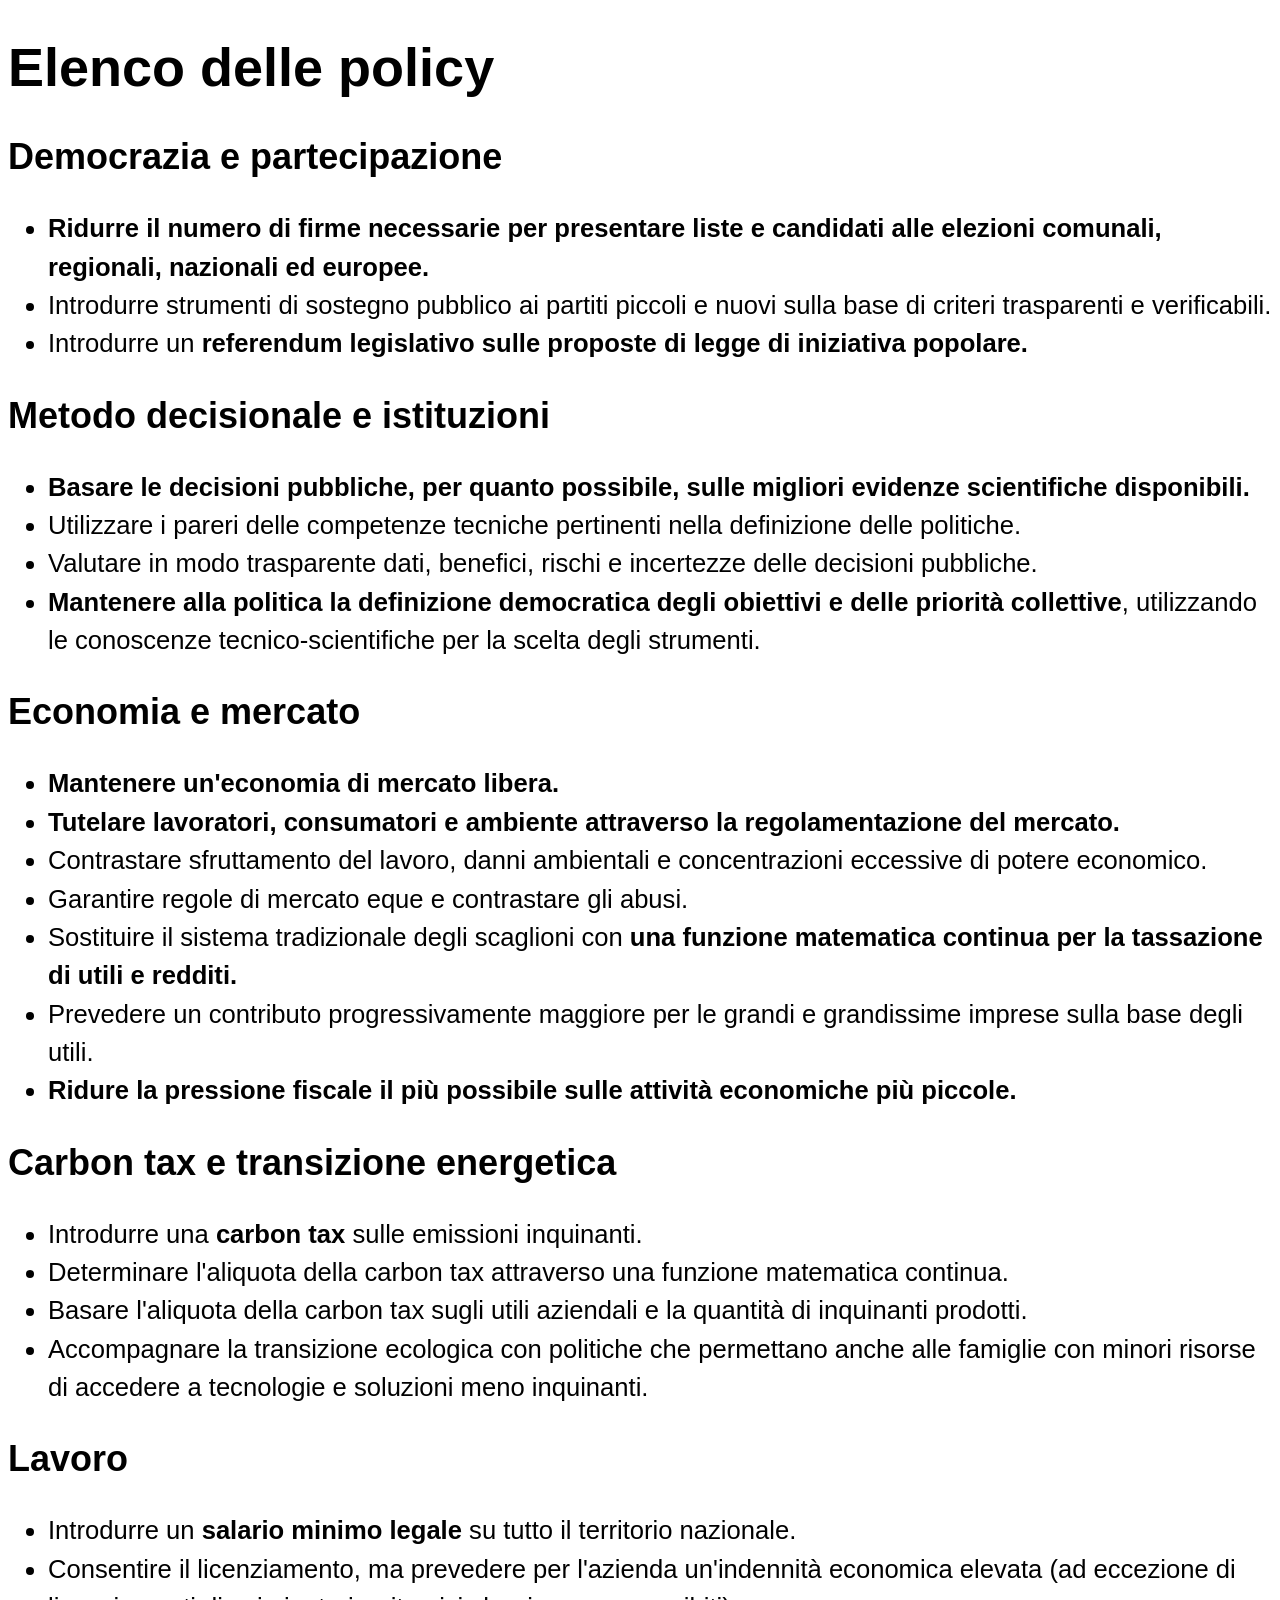
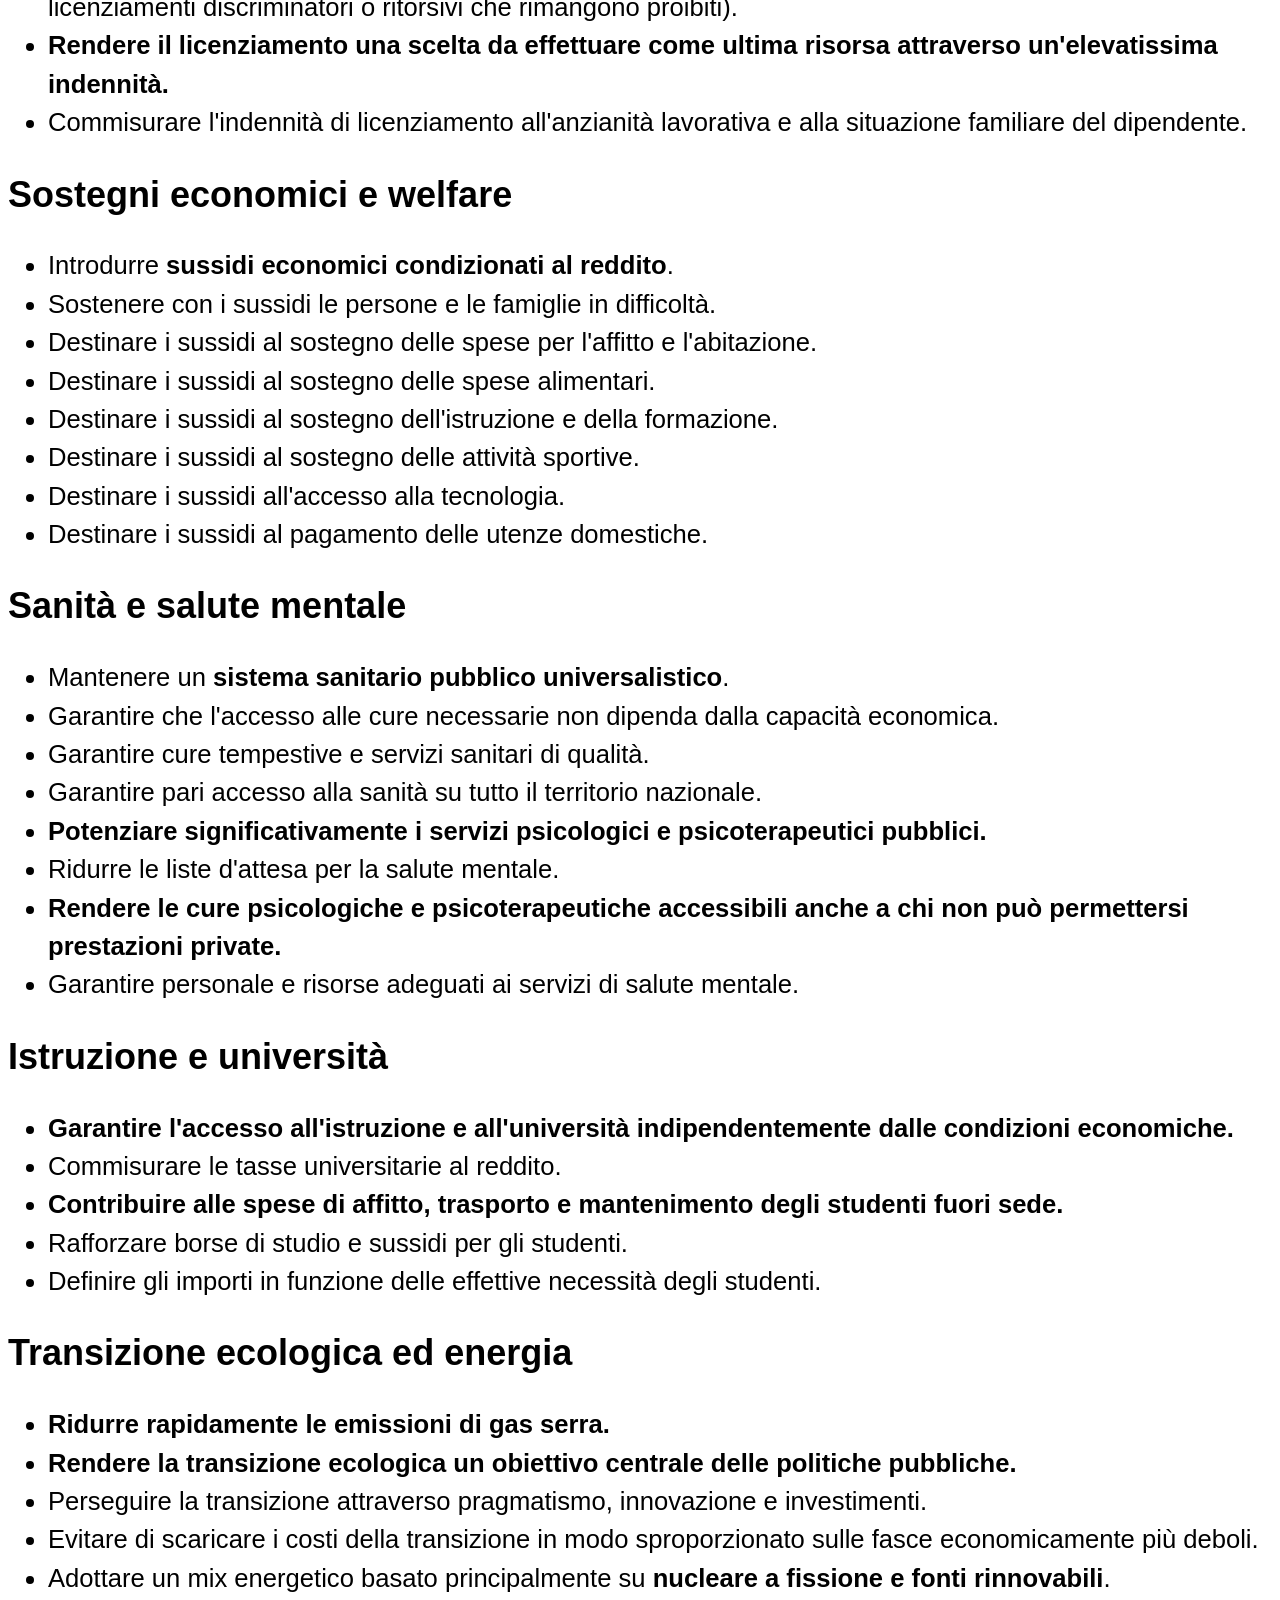
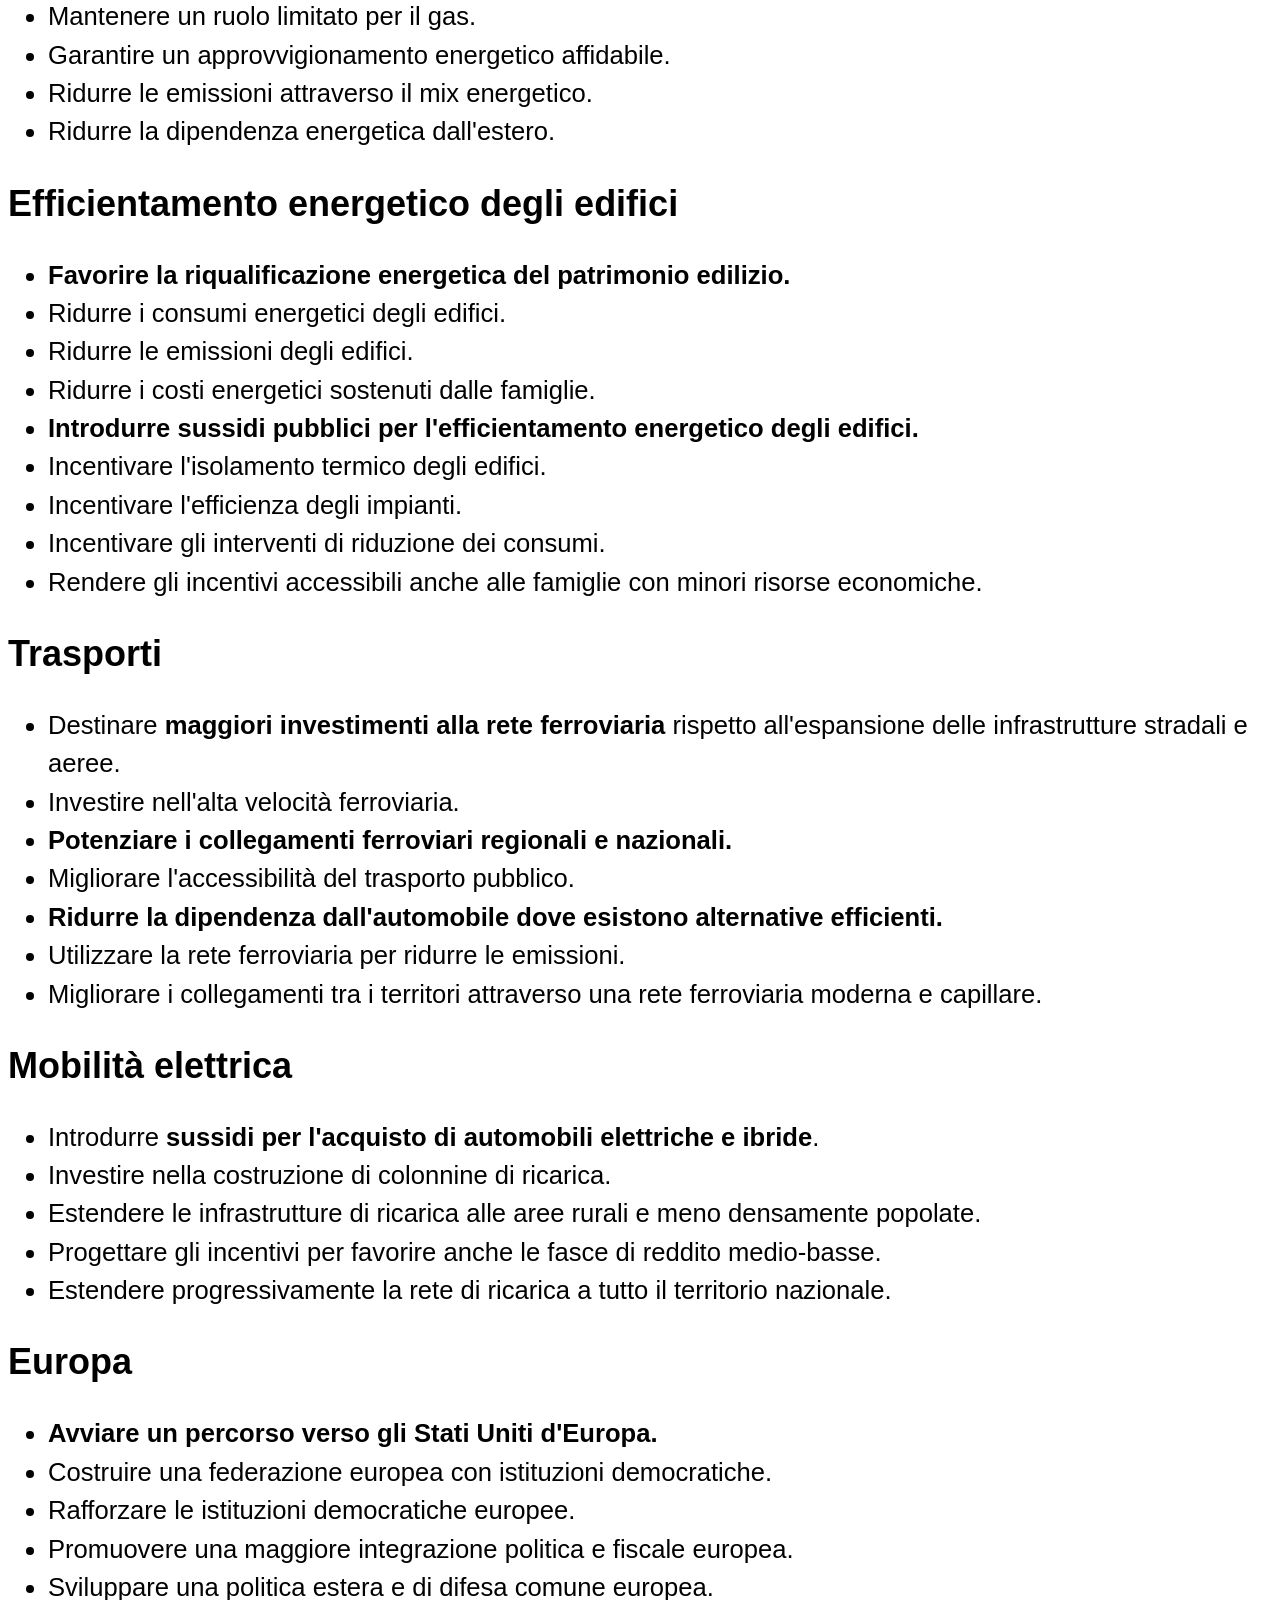
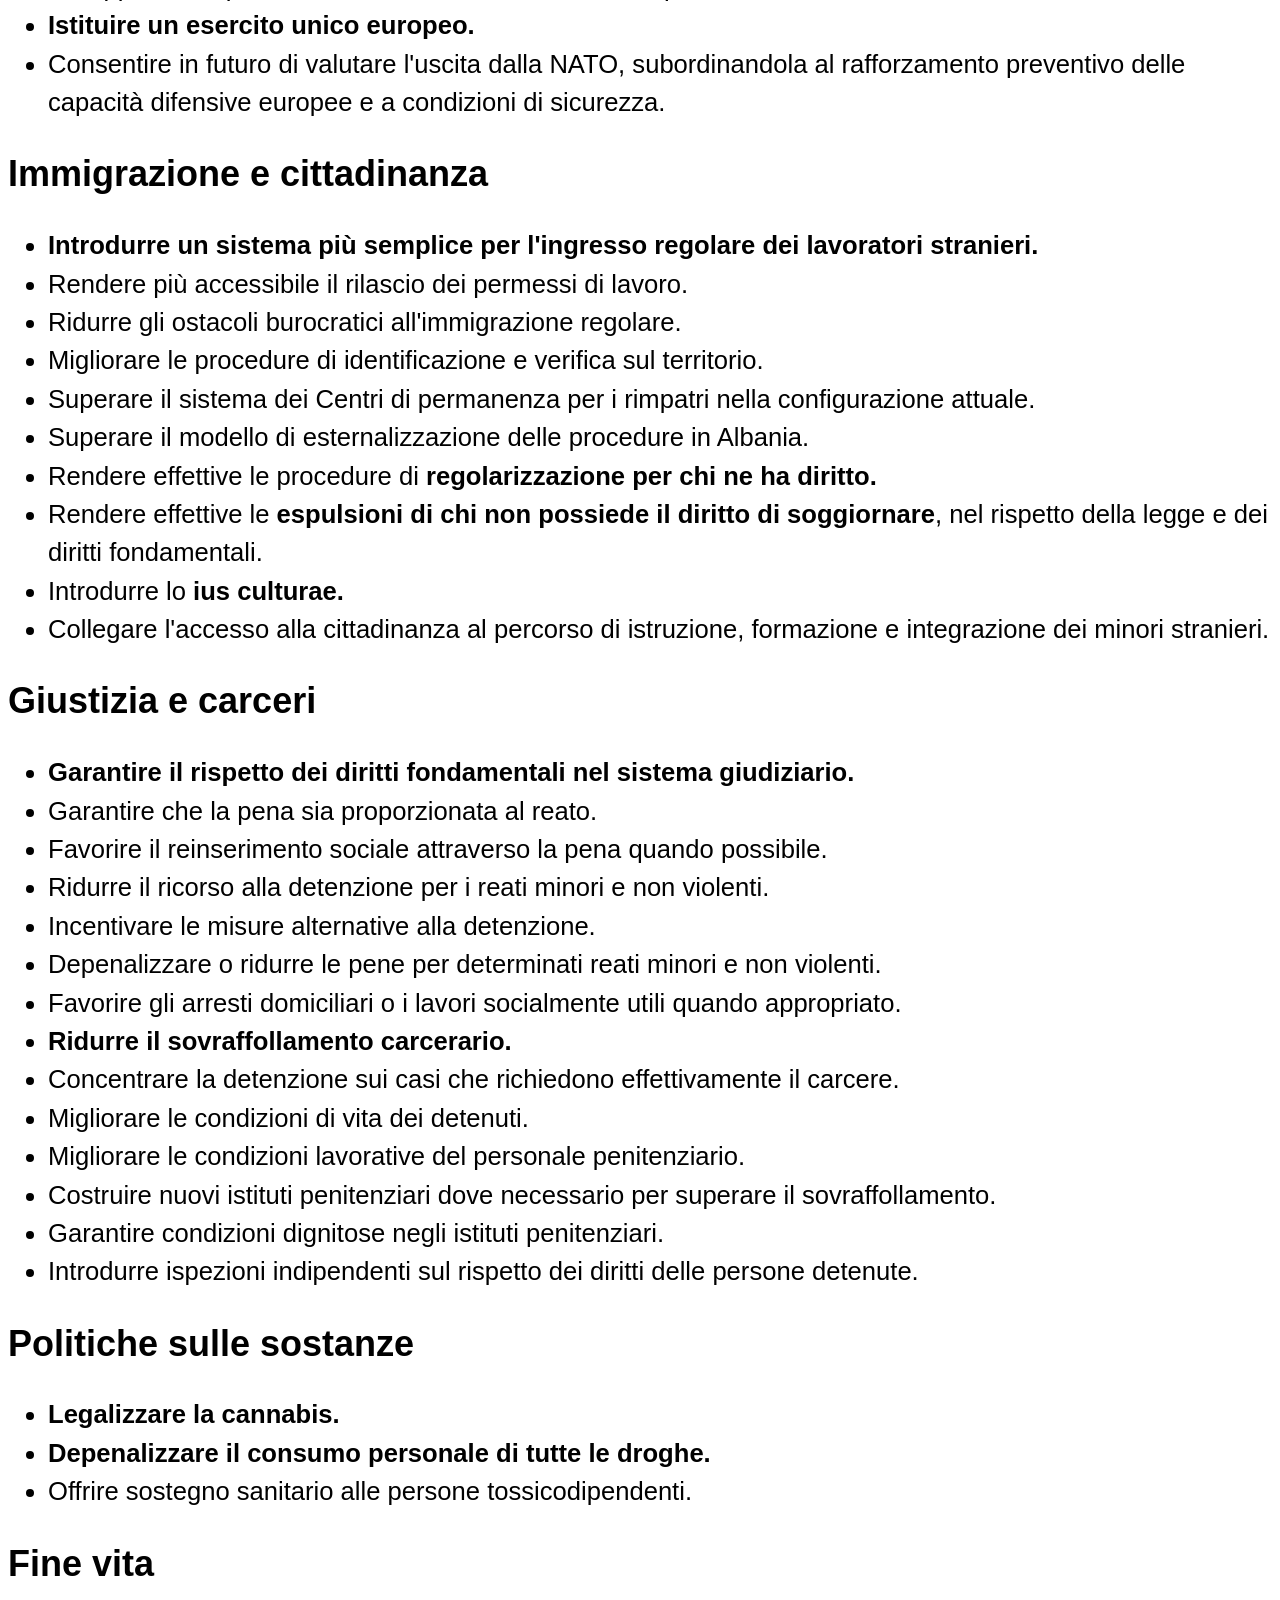
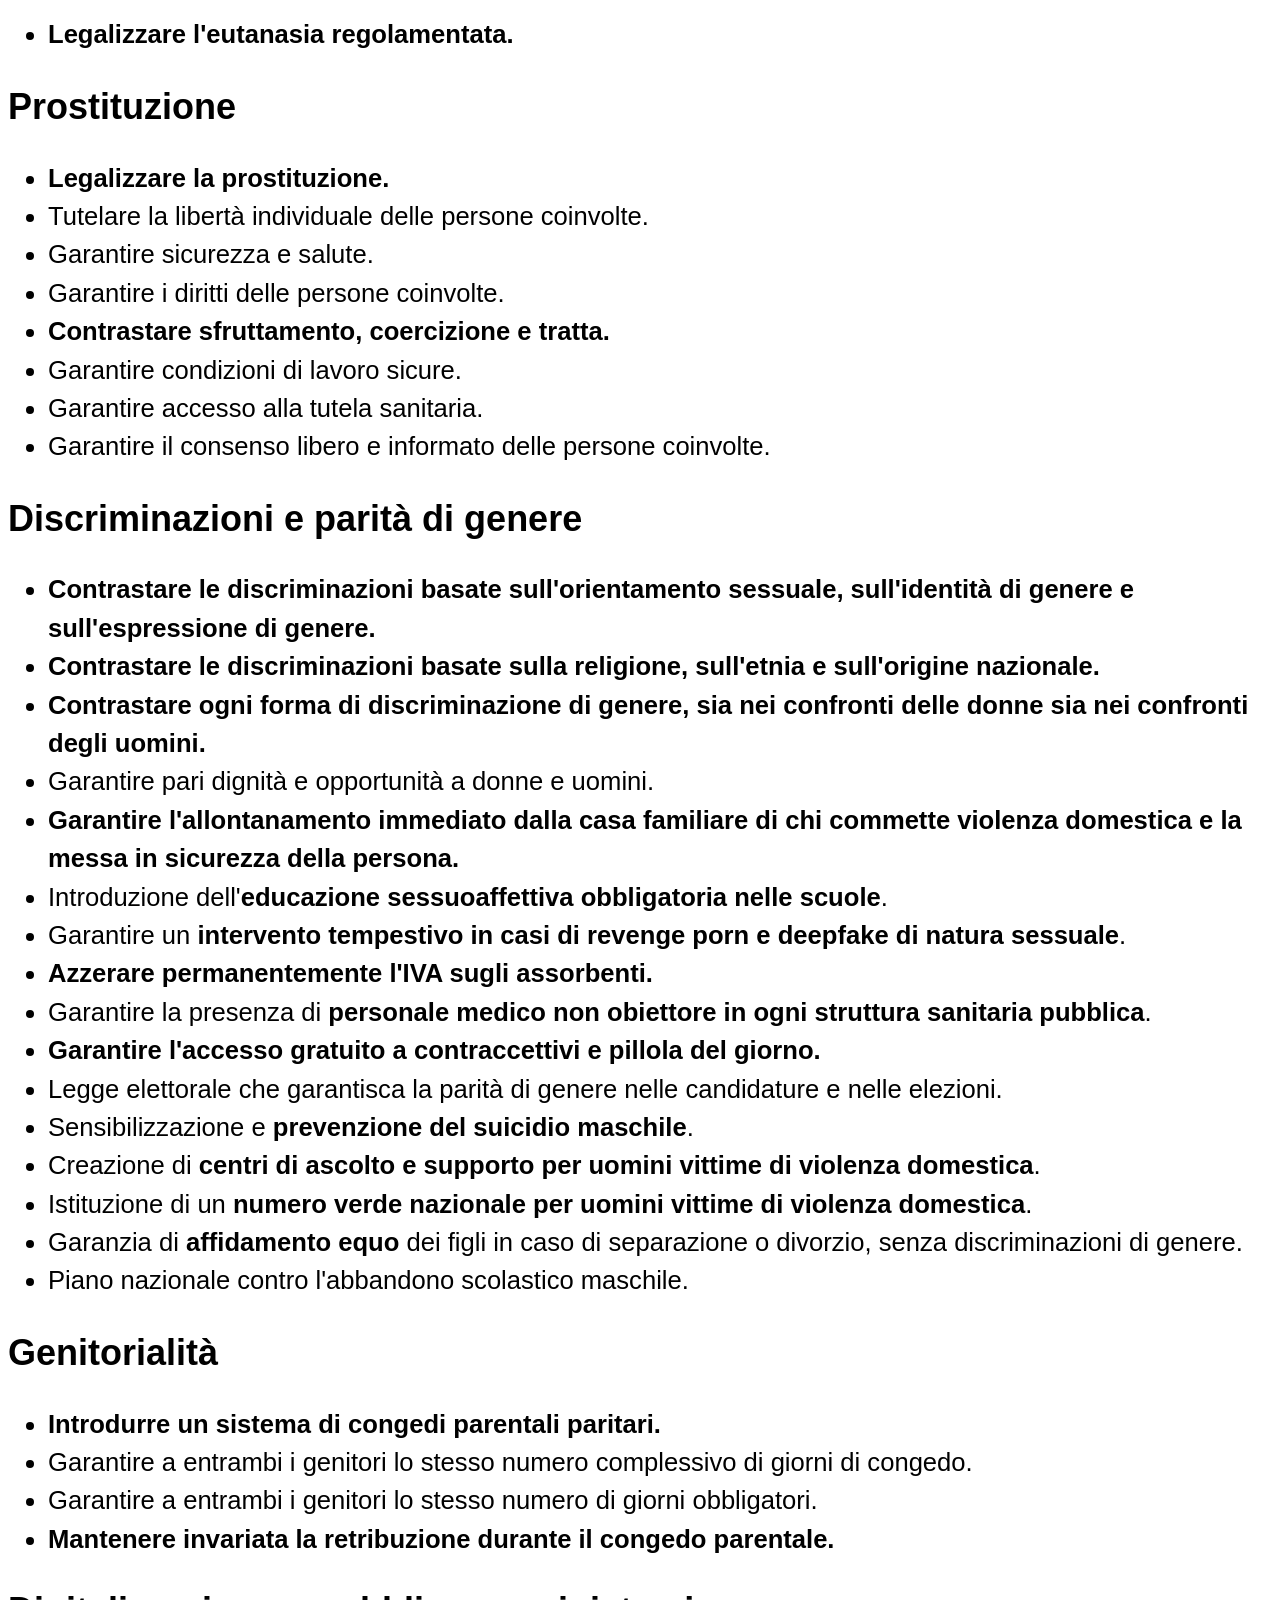
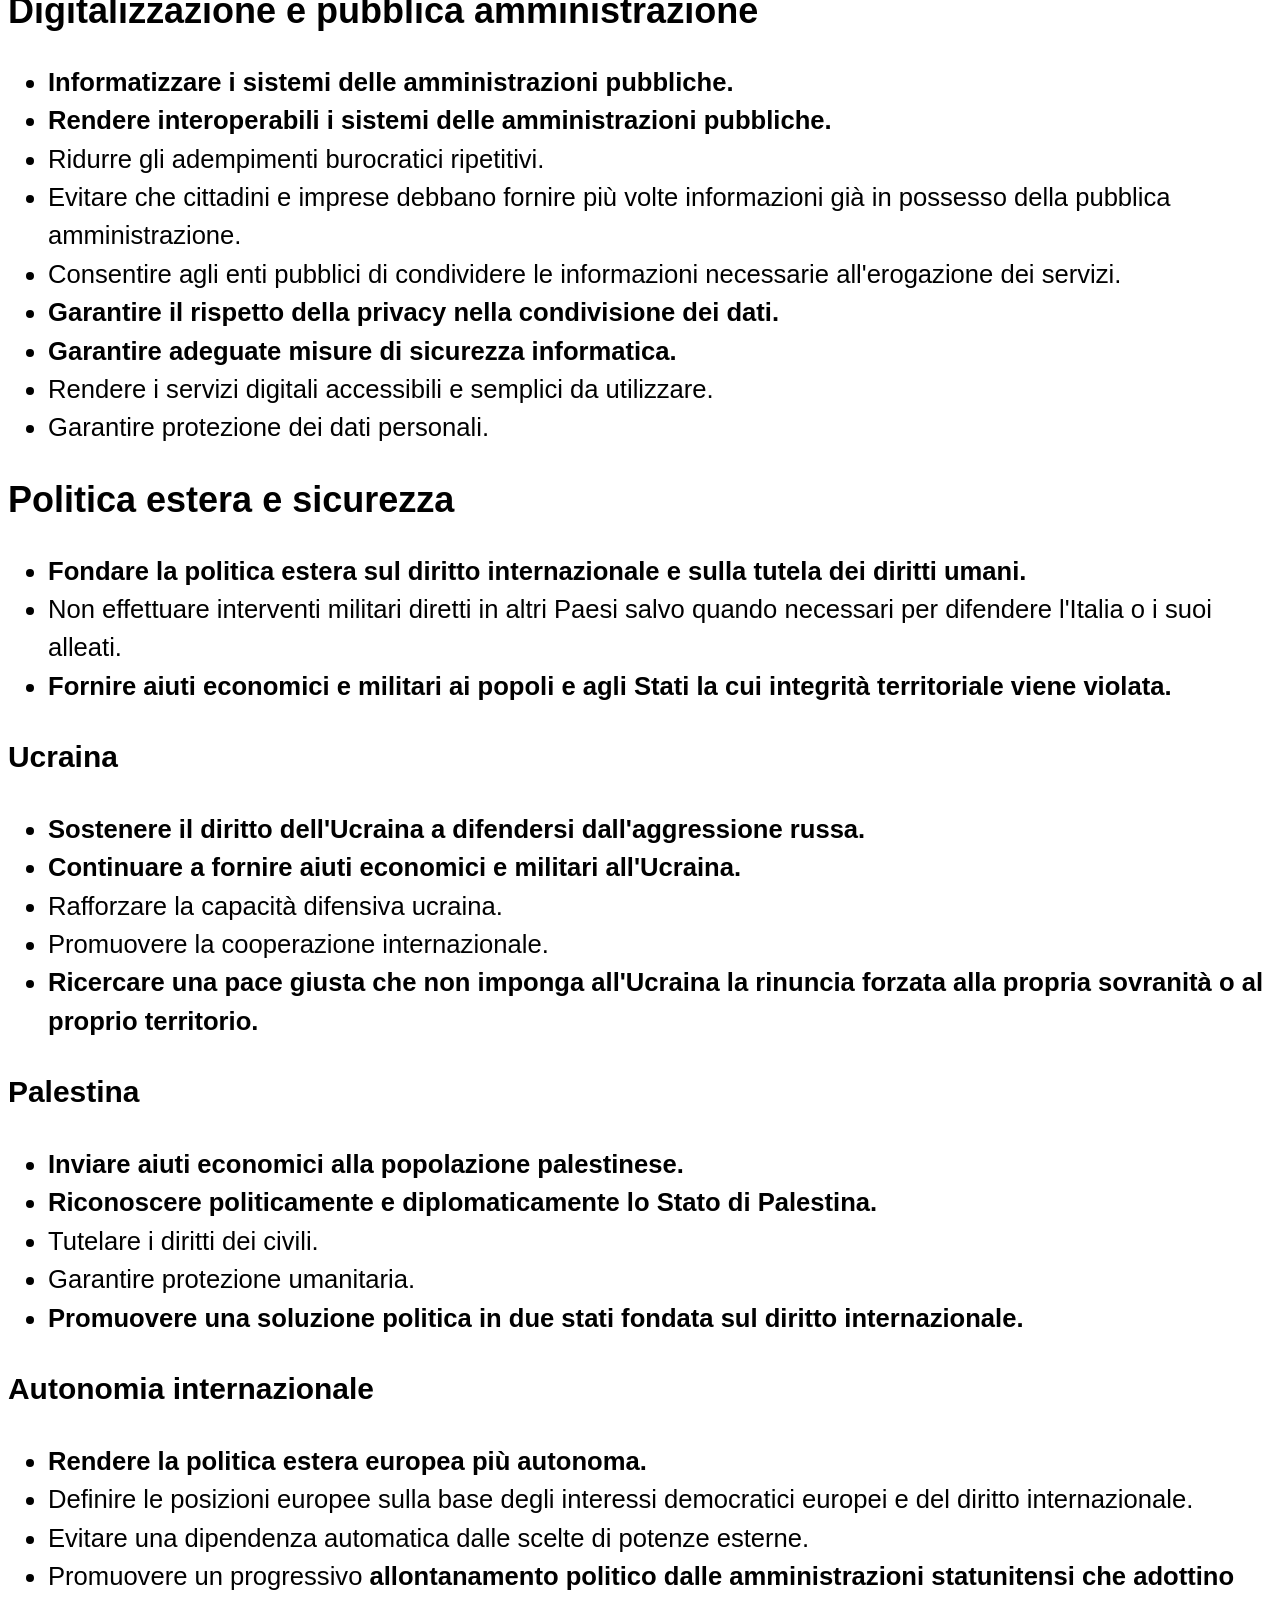
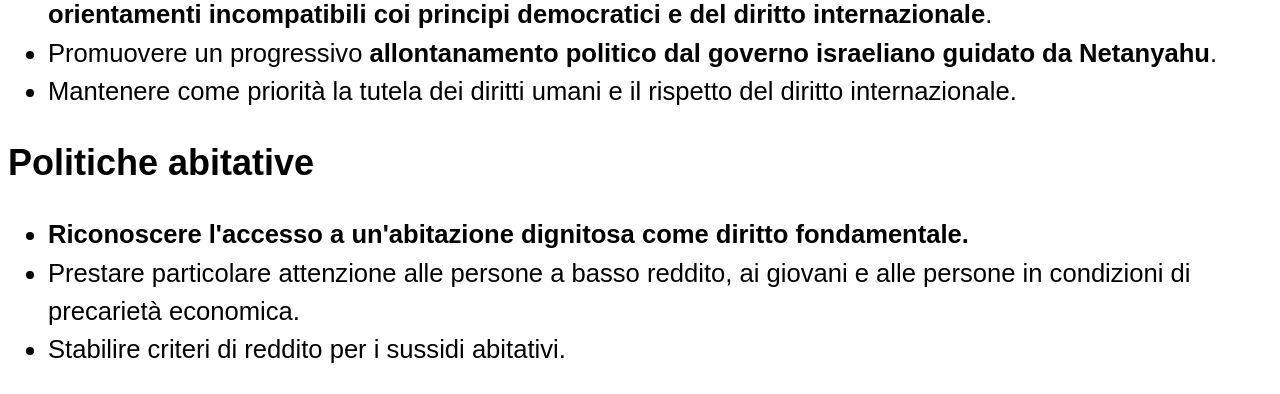
==== index.html @ f1763274 "aggiunta pagina web" ====
<!DOCTYPE html>
<html>
  <head>
    <meta charset="UTF-8" />
    <title>Policies</title>
    <link rel="stylesheet" href="styles.css" />
    <script src="markdown-it.js"></script>
  </head>
  <body>
    <div id="policies"></div>
    <script>
      const md = window.markdownit();
      fetch("policies.md")
        .then((response) => {
          if (!response.ok) {
            throw new Error(`Errore nel caricamento di policies.md: ${response.status}`);
          }
          return response.text();
        })
        .then((markdown) => {
          const result = md.render(markdown);
          document.getElementById("policies").innerHTML = result;
        })
        .catch((error) => {
          document.getElementById("policies").textContent = "Impossibile caricare il contenuto.";
          console.error(error);
        });
    </script>
  </body>
</html>
---- styles.css ----
body {
    font-family: Calibri, sans-serif;
    font-size: clamp(2vh, 2vw, 10vw);
    line-height: 1.5;
}

h1 {
    font-size: clamp(1vw, 5rem, 6vh);
    line-height: 1.15;
}

h2 {
    font-size: clamp(0.5vw, 4rem, 4vh);
    line-height: 1.25;
}
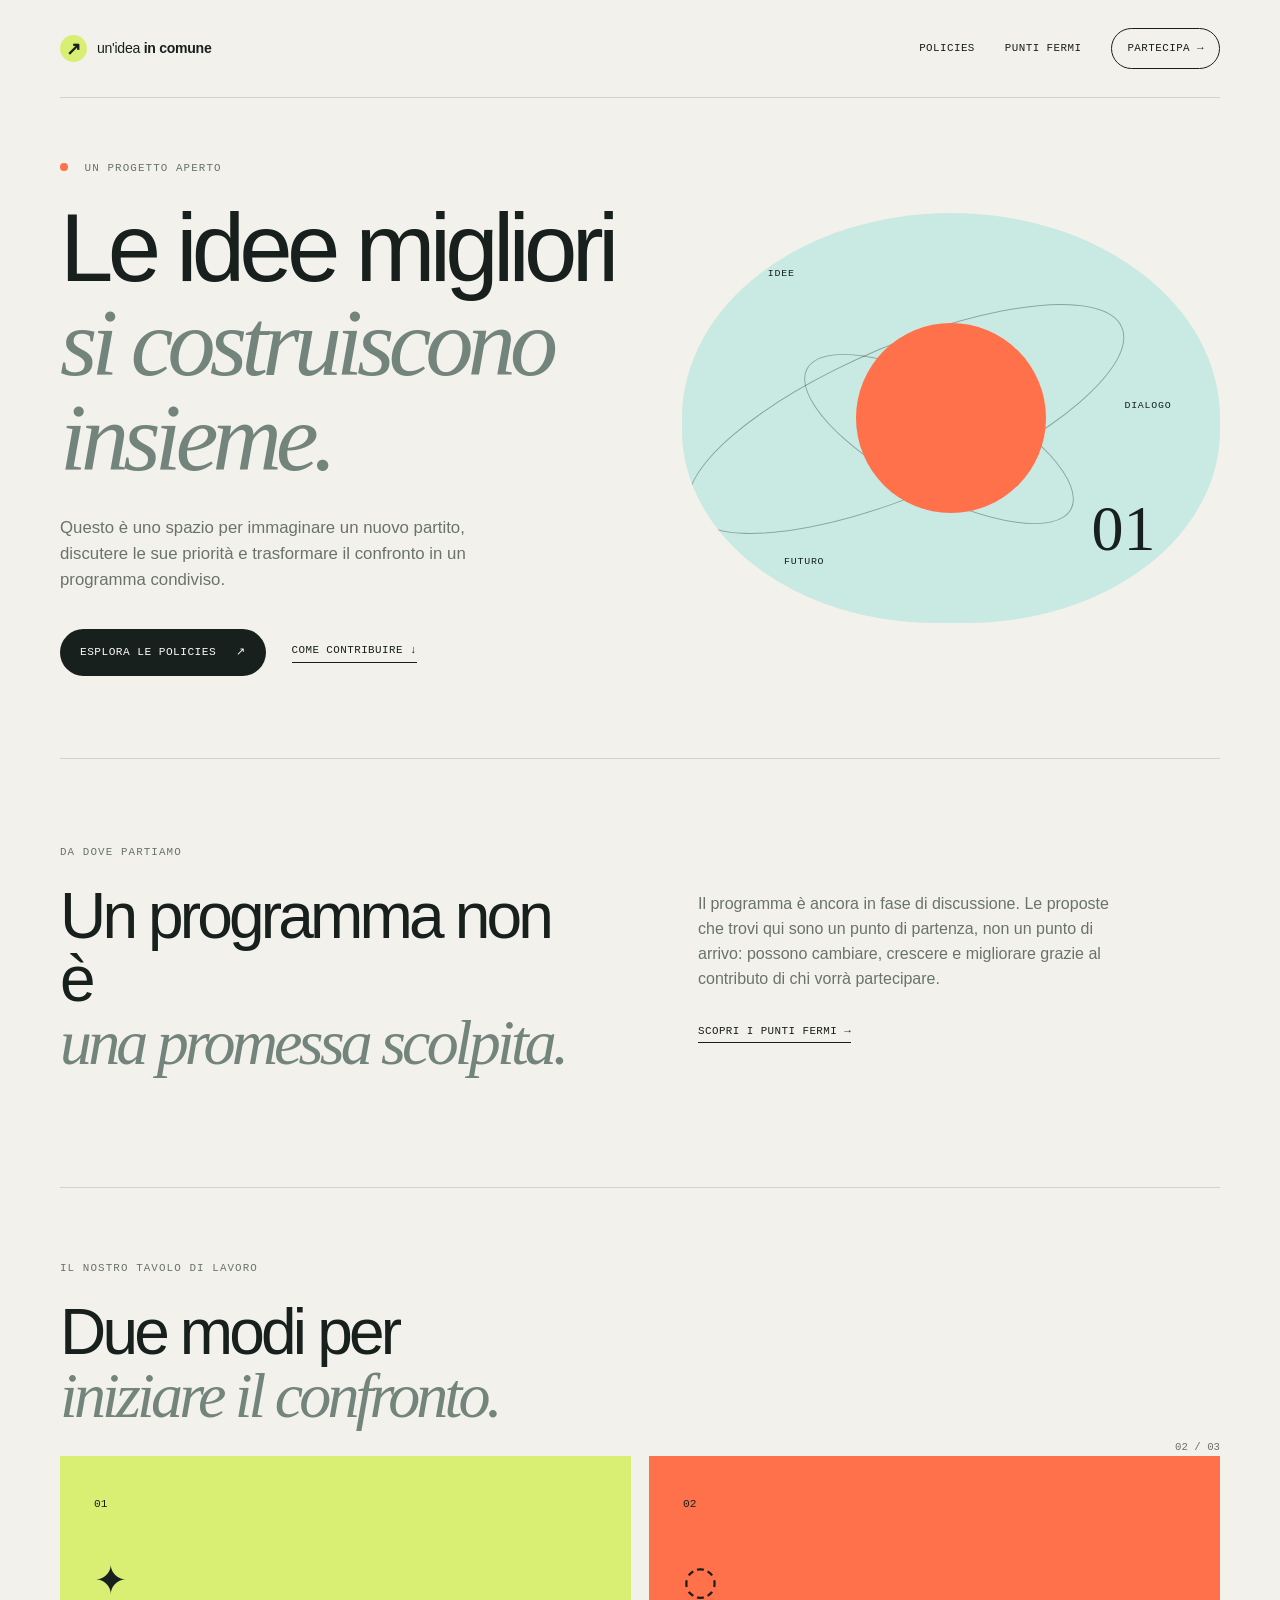
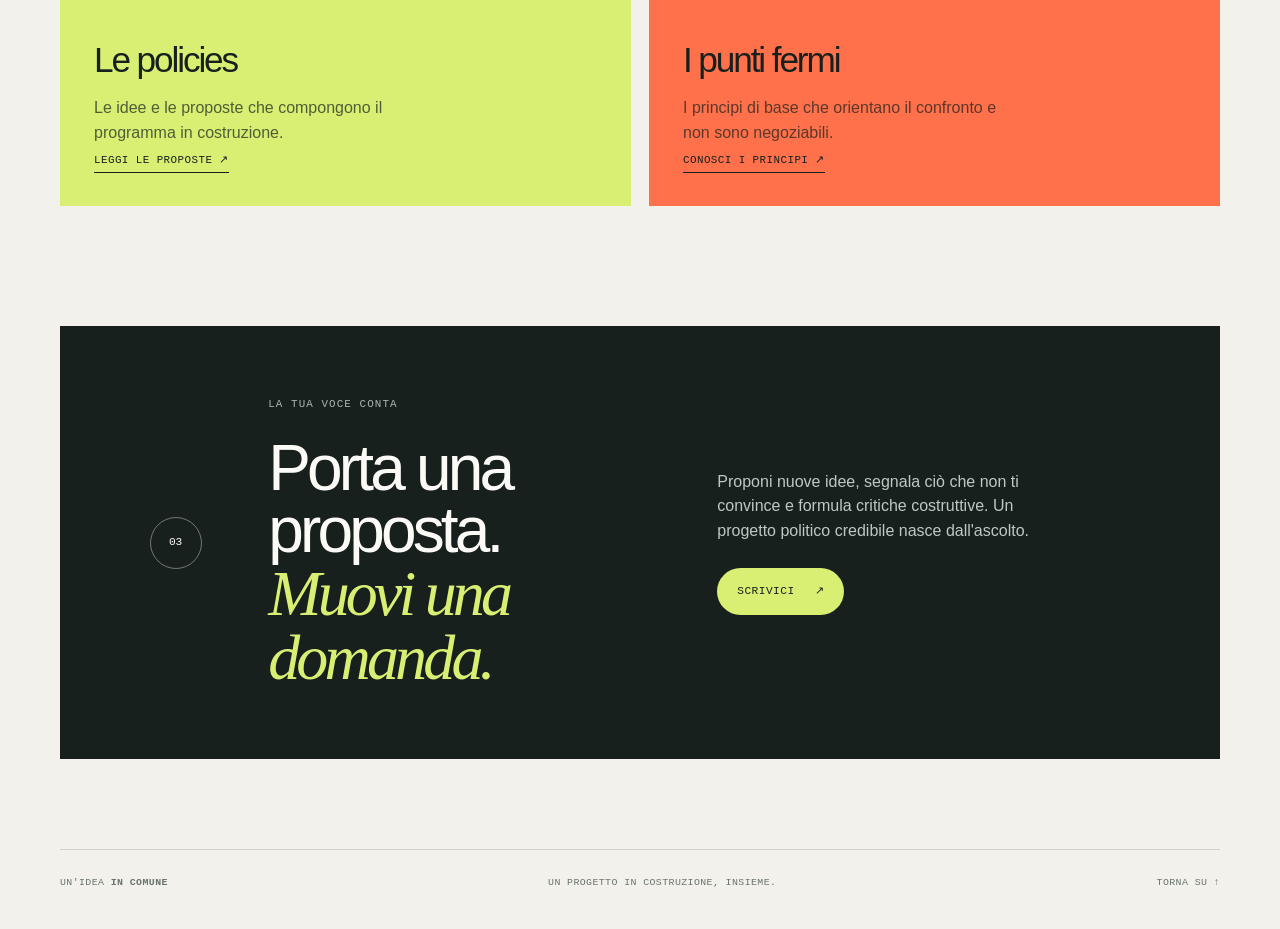
==== commit e6b33eb2: "rinnovato sito" ====
--- a/index.html
+++ b/index.html
@@ -1,30 +1,112 @@
-<!DOCTYPE html>
-<html>
+<!doctype html>
+<html lang="it">
   <head>
-    <meta charset="UTF-8" />
-    <title>Policies</title>
+    <meta charset="utf-8" />
+    <meta name="viewport" content="width=device-width, initial-scale=1" />
+    <meta name="description" content="Idee, proposte e confronto per costruire insieme un nuovo progetto politico." />
+    <title>Un'idea in comune — Un nuovo progetto politico</title>
     <link rel="stylesheet" href="styles.css" />
-    <script src="markdown-it.js"></script>
   </head>
-  <body>
-    <div id="policies"></div>
-    <script>
-      const md = window.markdownit();
-      fetch("policies.md")
-        .then((response) => {
-          if (!response.ok) {
-            throw new Error(`Errore nel caricamento di policies.md: ${response.status}`);
-          }
-          return response.text();
-        })
-        .then((markdown) => {
-          const result = md.render(markdown);
-          document.getElementById("policies").innerHTML = result;
-        })
-        .catch((error) => {
-          document.getElementById("policies").textContent = "Impossibile caricare il contenuto.";
-          console.error(error);
-        });
-    </script>
+  <body id="top">
+    <header class="site-header">
+      <a class="brand" href="index.html" aria-label="Un'idea in comune, home">
+        <span class="brand-mark" aria-hidden="true">↗</span>
+        <span>un'idea <strong>in comune</strong></span>
+      </a>
+      <nav class="site-nav" aria-label="Navigazione principale">
+        <a href="policies.html">Policies</a>
+        <a href="punti_non_negoziabili.html">Punti fermi</a>
+        <a class="nav-cta" href="#partecipa">Partecipa <span aria-hidden="true">→</span></a>
+      </nav>
+    </header>
+
+    <main>
+      <section class="hero section-shell">
+        <div class="hero-copy">
+          <p class="eyebrow"><span class="eyebrow-dot"></span> Un progetto aperto</p>
+          <h1>Le idee migliori<br /><em>si costruiscono insieme.</em></h1>
+          <p class="hero-text">
+            Questo è uno spazio per immaginare un nuovo partito, discutere le sue
+            priorità e trasformare il confronto in un programma condiviso.
+          </p>
+          <div class="hero-actions">
+            <a class="button button-primary" href="policies.html">Esplora le policies <span aria-hidden="true">↗</span></a>
+            <a class="text-link" href="#partecipa">Come contribuire <span aria-hidden="true">↓</span></a>
+          </div>
+        </div>
+        <div class="hero-art" aria-hidden="true">
+          <div class="orbit orbit-large"></div>
+          <div class="orbit orbit-small"></div>
+          <div class="sun"></div>
+          <span class="art-label label-top">idee</span>
+          <span class="art-label label-right">dialogo</span>
+          <span class="art-label label-bottom">futuro</span>
+          <span class="art-number">01</span>
+        </div>
+      </section>
+
+      <section class="intro section-shell">
+        <div class="section-heading">
+          <p class="eyebrow">Da dove partiamo</p>
+          <h2>Un programma non è<br /><em>una promessa scolpita.</em></h2>
+        </div>
+        <div class="intro-copy">
+          <p>
+            Il programma è ancora in fase di discussione. Le proposte che trovi
+            qui sono un punto di partenza, non un punto di arrivo: possono
+            cambiare, crescere e migliorare grazie al contributo di chi vorrà
+            partecipare.
+          </p>
+          <a class="text-link" href="punti_non_negoziabili.html">Scopri i punti fermi <span aria-hidden="true">→</span></a>
+        </div>
+      </section>
+
+      <section class="explore section-shell" aria-labelledby="explore-title">
+        <div class="section-heading section-heading-row">
+          <div>
+            <p class="eyebrow">Il nostro tavolo di lavoro</p>
+            <h2 id="explore-title">Due modi per<br /><em>iniziare il confronto.</em></h2>
+          </div>
+          <span class="section-index">02 / 03</span>
+        </div>
+        <div class="card-grid">
+          <a class="content-card card-policies" href="policies.html">
+            <span class="card-number">01</span>
+            <div class="card-icon" aria-hidden="true">✦</div>
+            <h3>Le policies</h3>
+            <p>Le idee e le proposte che compongono il programma in costruzione.</p>
+            <span class="card-link">Leggi le proposte <span aria-hidden="true">↗</span></span>
+          </a>
+          <a class="content-card card-principles" href="punti_non_negoziabili.html">
+            <span class="card-number">02</span>
+            <div class="card-icon" aria-hidden="true">◌</div>
+            <h3>I punti fermi</h3>
+            <p>I principi di base che orientano il confronto e non sono negoziabili.</p>
+            <span class="card-link">Conosci i principi <span aria-hidden="true">↗</span></span>
+          </a>
+        </div>
+      </section>
+
+      <section class="participate section-shell" id="partecipa">
+        <div class="participate-badge" aria-hidden="true">03</div>
+        <div>
+          <p class="eyebrow">La tua voce conta</p>
+          <h2>Porta una proposta.<br /><em>Muovi una domanda.</em></h2>
+        </div>
+        <div class="participate-copy">
+          <p>
+            Proponi nuove idee, segnala ciò che non ti convince e formula
+            critiche costruttive. Un progetto politico credibile nasce dall'ascolto.
+          </p>
+          <a class="button button-light" href="mailto:partito@fab1can.eu">Scrivici <span aria-hidden="true">↗</span></a>
+        </div>
+      </section>
+    </main>
+
+    <footer class="site-footer section-shell">
+      <span>un'idea <strong>in comune</strong></span>
+      <span>Un progetto in costruzione, insieme.</span>
+      <a href="#top">Torna su ↑</a>
+    </footer>
   </body>
-</html>+</html>
--- a/styles.css
+++ b/styles.css
@@ -1,15 +1,109 @@
-body {
-    font-family: Calibri, sans-serif;
-    font-size: clamp(2vh, 2vw, 10vw);
-    line-height: 1.5;
+:root {
+  --ink: #17201d;
+  --muted: #68736d;
+  --paper: #f3f1eb;
+  --cream: #fbfaf6;
+  --lime: #d8ef73;
+  --orange: #ff714b;
+  --blue: #c9e9e3;
+  --line: rgba(23, 32, 29, 0.15);
+  --serif: Georgia, "Times New Roman", serif;
+  --sans: Arial, Helvetica, sans-serif;
+  --mono: "Courier New", Courier, monospace;
 }
 
-h1 {
-    font-size: clamp(1vw, 5rem, 6vh);
-    line-height: 1.15;
+* { box-sizing: border-box; }
+html { scroll-behavior: smooth; }
+body {
+  margin: 0;
+  color: var(--ink);
+  background: var(--paper);
+  font-family: var(--sans);
+  line-height: 1.55;
 }
+a { color: inherit; text-decoration: none; }
+a:focus-visible { outline: 3px solid var(--orange); outline-offset: 5px; }
+.section-shell, .site-header { width: min(1160px, calc(100% - 48px)); margin: 0 auto; }
+.site-header {
+  display: flex; justify-content: space-between; align-items: center;
+  padding: 28px 0; border-bottom: 1px solid var(--line);
+}
+.brand { display: inline-flex; align-items: center; gap: 10px; font-size: .88rem; letter-spacing: -.02em; }
+.brand strong, .site-footer strong { font-weight: 700; }
+.brand-mark {
+  display: grid; place-items: center; width: 27px; height: 27px; border-radius: 50%;
+  color: var(--ink); background: var(--lime); font-size: 1.15rem; font-weight: 700;
+}
+.site-nav { display: flex; align-items: center; gap: 30px; font-family: var(--mono); font-size: .68rem; text-transform: uppercase; letter-spacing: .04em; }
+.site-nav a { transition: opacity .2s ease; }
+.site-nav a:hover { opacity: .6; }
+.nav-cta { padding: 11px 15px; border: 1px solid var(--ink); border-radius: 100px; }
+.hero { display: grid; grid-template-columns: 1.03fr .97fr; min-height: 590px; align-items: center; gap: 50px; padding-top: 62px; padding-bottom: 82px; }
+.eyebrow { margin: 0 0 24px; color: var(--muted); font-family: var(--mono); font-size: .68rem; letter-spacing: .1em; text-transform: uppercase; }
+.eyebrow-dot { display: inline-block; width: 8px; height: 8px; margin-right: 9px; border-radius: 50%; background: var(--orange); }
+h1, h2, h3, p { margin-top: 0; }
+h1, h2 { font-weight: 500; letter-spacing: -.06em; line-height: .98; }
+h1 { max-width: 700px; margin-bottom: 30px; font-size: clamp(3.5rem, 7.5vw, 7.1rem); }
+h1 em, h2 em { color: #73847c; font-family: var(--serif); font-weight: 500; }
+.hero-text { max-width: 445px; margin-bottom: 36px; color: var(--muted); font-size: 1.05rem; }
+.hero-actions { display: flex; align-items: center; gap: 26px; }
+.button { display: inline-flex; align-items: center; gap: 20px; border-radius: 100px; padding: 15px 20px; font-family: var(--mono); font-size: .7rem; text-transform: uppercase; letter-spacing: .04em; }
+.button-primary { background: var(--ink); color: var(--cream); }
+.button-light { background: var(--lime); color: var(--ink); }
+.text-link, .card-link { font-family: var(--mono); font-size: .68rem; text-transform: uppercase; letter-spacing: .04em; }
+.text-link { border-bottom: 1px solid var(--ink); padding-bottom: 3px; }
+.hero-art { position: relative; min-height: 410px; overflow: hidden; border-radius: 50% 50% 47% 47%; background: var(--blue); }
+.sun { position: absolute; top: 50%; left: 50%; width: 190px; height: 190px; transform: translate(-50%, -50%); border-radius: 50%; background: var(--orange); }
+.orbit { position: absolute; border: 1px solid rgba(23,32,29,.35); border-radius: 50%; }
+.orbit-large { width: 470px; height: 150px; top: 32%; left: -2%; transform: rotate(-23deg); }
+.orbit-small { width: 300px; height: 108px; top: 42%; left: 20%; transform: rotate(28deg); }
+.art-label { position: absolute; font-family: var(--mono); font-size: .62rem; text-transform: uppercase; letter-spacing: .08em; }
+.label-top { top: 13%; left: 16%; }.label-right { top: 45%; right: 9%; }.label-bottom { bottom: 13%; left: 19%; }
+.art-number { position: absolute; right: 12%; bottom: 11%; font-family: var(--serif); font-size: 4rem; }
+.intro { display: grid; grid-template-columns: 1fr 1fr; gap: 10%; padding: 85px 0; border-top: 1px solid var(--line); }
+h2 { margin-bottom: 28px; font-size: clamp(2.8rem, 5vw, 5.2rem); }
+.intro-copy { max-width: 440px; padding-top: 48px; color: var(--muted); }
+.intro-copy .text-link { display: inline-block; margin-top: 15px; color: var(--ink); }
+.explore { padding: 72px 0 120px; border-top: 1px solid var(--line); }
+.section-heading-row { display: flex; justify-content: space-between; align-items: end; }
+.section-index { color: var(--muted); font-family: var(--mono); font-size: .67rem; }
+.card-grid { display: grid; grid-template-columns: 1fr 1fr; gap: 18px; }
+.content-card { min-height: 350px; padding: 34px; position: relative; transition: transform .25s ease; }
+.content-card:hover { transform: translateY(-6px); }
+.card-policies { background: var(--lime); }.card-principles { background: var(--orange); }
+.card-number { font-family: var(--mono); font-size: .7rem; }
+.card-icon { margin: 35px 0 22px; font-size: 2.5rem; }
+.content-card h3 { margin-bottom: 8px; font-size: 2.2rem; font-weight: 500; letter-spacing: -.06em; }
+.content-card p { max-width: 330px; color: rgba(23,32,29,.7); }
+.card-link { position: absolute; bottom: 33px; border-bottom: 1px solid var(--ink); padding-bottom: 3px; }
+.participate { display: grid; grid-template-columns: .2fr 1fr 1fr; align-items: center; gap: 36px; margin-bottom: 90px; padding: 70px 7%; background: var(--ink); color: var(--cream); }
+.participate-badge { display: grid; place-items: center; width: 52px; height: 52px; border: 1px solid rgba(251,250,246,.4); border-radius: 50%; font-family: var(--mono); font-size: .7rem; }
+.participate .eyebrow { color: #aab5af; }.participate h2 { margin-bottom: 0; }.participate h2 em { color: var(--lime); }
+.participate-copy { color: #c0c8c3; }.participate-copy p { max-width: 350px; }.participate-copy .button { margin-top: 8px; }
+.site-footer { display: flex; justify-content: space-between; padding: 25px 0 38px; border-top: 1px solid var(--line); color: var(--muted); font-family: var(--mono); font-size: .62rem; text-transform: uppercase; letter-spacing: .04em; }
 
-h2 {
-    font-size: clamp(0.5vw, 4rem, 4vh);
-    line-height: 1.25;
-}+/* Shared content pages */
+.content-page { max-width: 820px; padding-top: 105px; padding-bottom: 110px; }
+.page-kicker { color: var(--orange); font-family: var(--mono); font-size: .7rem; text-transform: uppercase; letter-spacing: .1em; }
+.content-page h1 { margin: 18px 0 28px; font-size: clamp(3.1rem, 7vw, 6.3rem); }
+.page-lead { max-width: 580px; color: var(--muted); font-size: 1.1rem; }
+.content-body { margin-top: 75px; border-top: 1px solid var(--line); padding-top: 42px; }
+.content-body h2 { margin-top: 55px; font-size: 2.2rem; }.content-body p { color: var(--muted); }
+.content-body h3 { margin: 58px 0 8px; padding-top: 18px; border-top: 1px solid var(--line); font-size: 1.45rem; font-weight: 500; letter-spacing: -.03em; }
+.content-body h4 { margin: 35px 0 4px; color: var(--orange); font-family: var(--mono); font-size: .72rem; font-weight: 500; letter-spacing: .08em; text-transform: uppercase; }
+.content-body ul { display: grid; grid-template-columns: 1fr 1fr; gap: 0 26px; padding: 0; list-style: none; }
+.content-body li { position: relative; padding: 18px 0 18px 32px; border-bottom: 1px solid var(--line); }
+.content-body li::before { content: "↗"; position: absolute; left: 0; color: var(--orange); font-family: var(--mono); }
+.page-footer { margin-top: 80px; padding-top: 24px; border-top: 1px solid var(--line); }
+
+@media (max-width: 760px) {
+  .section-shell, .site-header { width: min(100% - 32px, 560px); }
+  .site-header { align-items: flex-start; }.site-nav { gap: 12px; }.site-nav > a:not(.nav-cta) { display: none; }
+  .hero { display: block; padding: 72px 0 55px; }.hero-art { min-height: 280px; margin-top: 55px; }
+  .sun { width: 135px; height: 135px; }.orbit-large { width: 350px; }.orbit-small { width: 230px; }
+  .intro, .card-grid, .participate { grid-template-columns: 1fr; }.intro { gap: 0; padding: 65px 0; }.intro-copy { padding-top: 0; }
+  .explore { padding: 65px 0 80px; }.section-heading-row { align-items: start; }.section-index { margin-top: 4px; }
+  .content-card { min-height: 300px; }.participate { gap: 27px; margin-bottom: 65px; padding: 42px 27px; }.participate-badge { margin-bottom: 8px; }
+  .site-footer { flex-wrap: wrap; gap: 14px; }.site-footer span:nth-child(2) { order: 3; width: 100%; }
+  .content-page { padding-top: 70px; padding-bottom: 75px; }.content-body { margin-top: 52px; }.content-body ul { grid-template-columns: 1fr; }
+}
